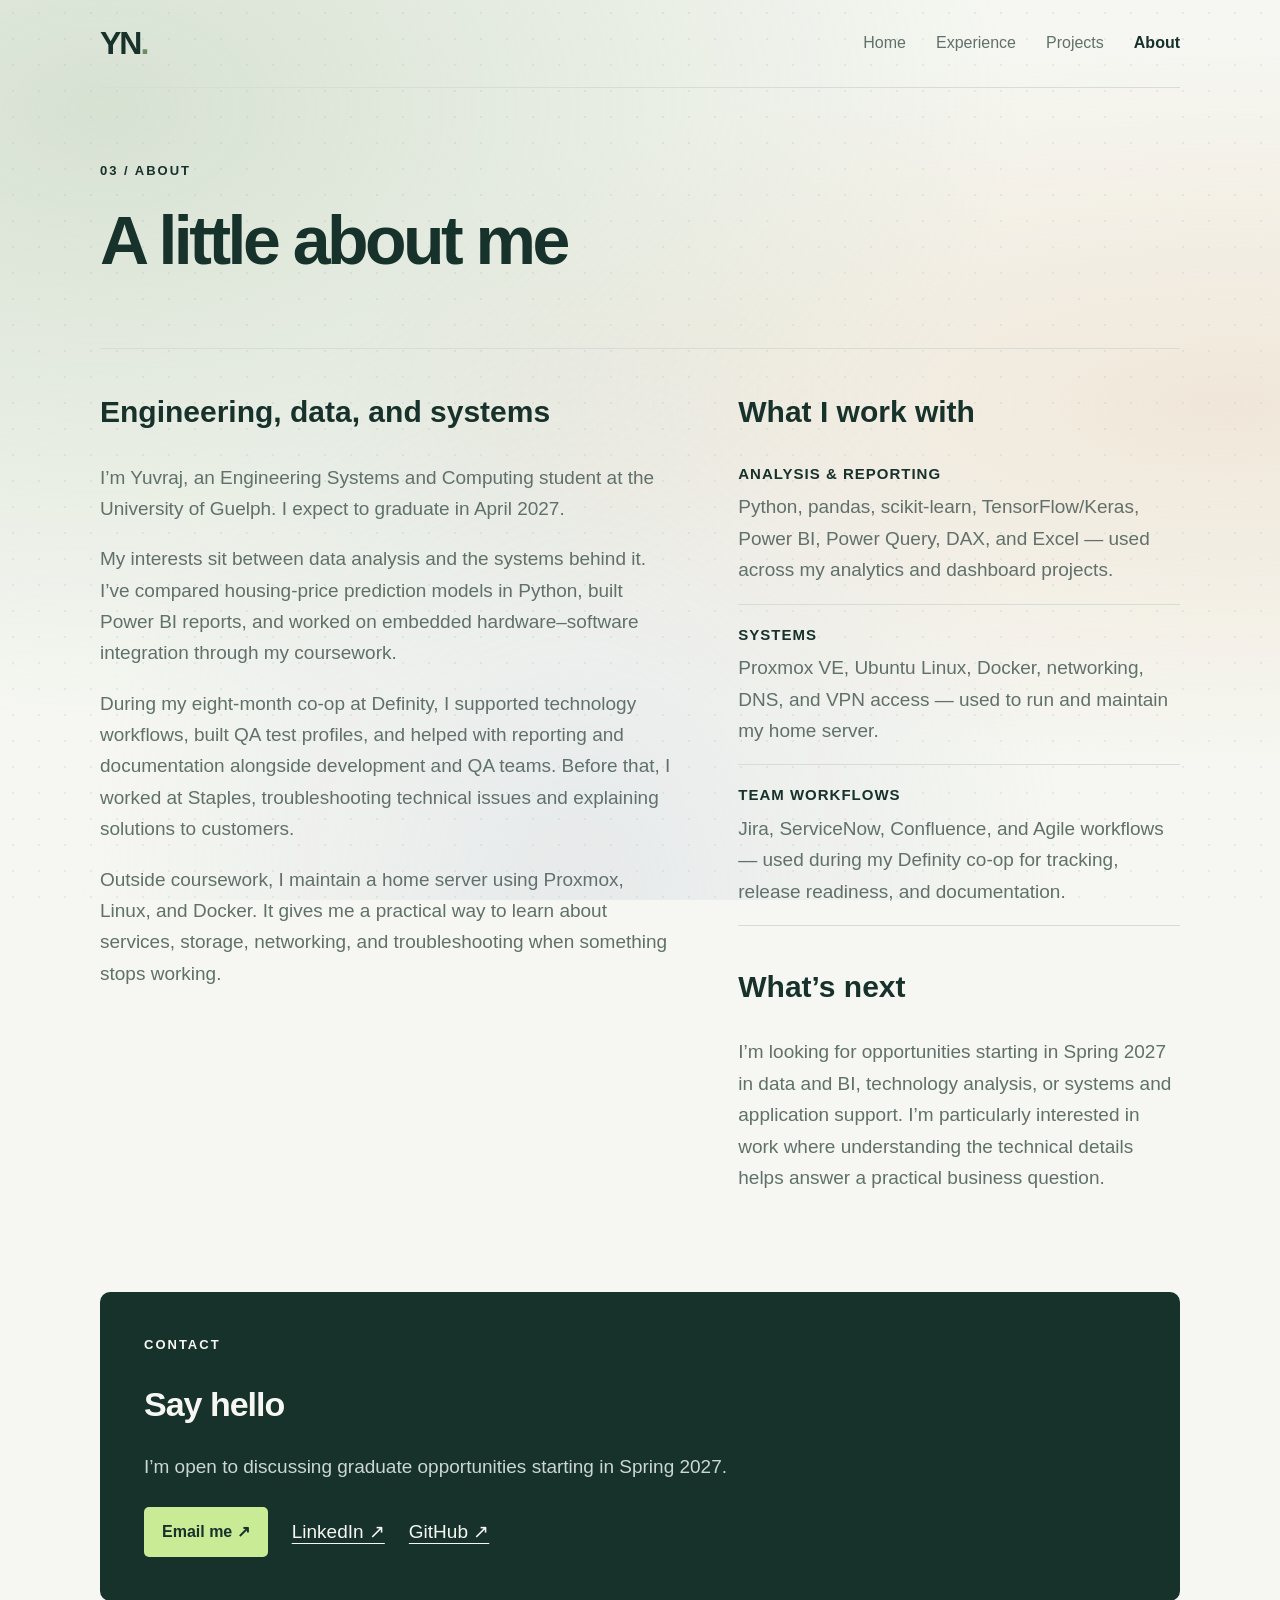
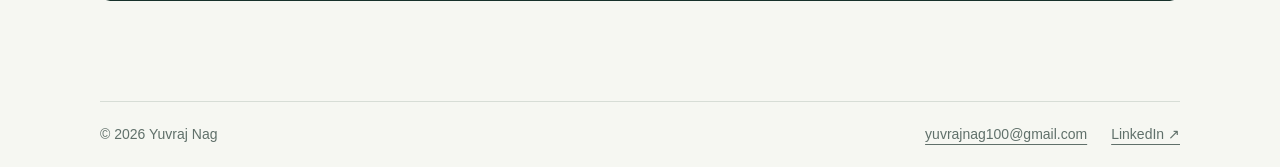
==== about.html @ 5edb72cf "Add portfolio files" ====
<!doctype html>
<html lang="en"><head><meta charset="utf-8"><meta name="viewport" content="width=device-width,initial-scale=1"><meta name="description" content="About Yuvraj Nag — Engineering Systems and Computing student with experience across analytics, business intelligence, technology operations, infrastructure, and engineering systems."><title>About | Yuvraj Nag</title><link rel="stylesheet" href="./styles.css"></head>
<body><a class="skip" href="#main">Skip to content</a><header class="site-header wrap"><a class="brand" href="./index.html" aria-label="Yuvraj Nag home">YN<span>.</span></a><nav aria-label="Main navigation"><a href="./index.html">Home</a><a href="./experience.html">Experience</a><a href="./projects.html">Projects</a><a class="active" href="./about.html" aria-current="page">About</a></nav></header>
<main id="main" class="wrap page-main"><header class="page-heading"><p class="eyebrow">03 / ABOUT</p><h1>A little about me</h1></header>
<section class="about-grid about-story"><div><h2>Engineering, data, and systems</h2><p>I’m Yuvraj, an Engineering Systems and Computing student at the University of Guelph. I expect to graduate in April 2027.</p><p>My interests sit between data analysis and the systems behind it. I’ve compared housing-price prediction models in Python, built Power BI reports, and worked on embedded hardware–software integration through my coursework.</p><p>During my eight-month co-op at Definity, I supported technology workflows, built QA test profiles, and helped with reporting and documentation alongside development and QA teams. Before that, I worked at Staples, troubleshooting technical issues and explaining solutions to customers.</p><p>Outside coursework, I maintain a home server using Proxmox, Linux, and Docker. It gives me a practical way to learn about services, storage, networking, and troubleshooting when something stops working.</p></div><div><h2>What I work with</h2><div class="skill-groups"><div><h3>Analysis &amp; reporting</h3><p>Python, pandas, scikit-learn, TensorFlow/Keras, Power BI, Power Query, DAX, and Excel — used across my analytics and dashboard projects.</p></div><div><h3>Systems</h3><p>Proxmox VE, Ubuntu Linux, Docker, networking, DNS, and VPN access — used to run and maintain my home server.</p></div><div><h3>Team workflows</h3><p>Jira, ServiceNow, Confluence, and Agile workflows — used during my Definity co-op for tracking, release readiness, and documentation.</p></div></div><h2>What’s next</h2><p>I’m looking for opportunities starting in Spring 2027 in data and BI, technology analysis, or systems and application support. I’m particularly interested in work where understanding the technical details helps answer a practical business question.</p></div></section>
<section class="contact-panel"><p class="eyebrow">CONTACT</p><h2>Say hello</h2><p>I’m open to discussing graduate opportunities starting in Spring 2027.</p><div class="contact-links"><a class="button" href="mailto:yuvrajnag100@gmail.com">Email me ↗</a><a href="https://www.linkedin.com/in/yuvraj-nag-0785a8213/">LinkedIn ↗</a><a href="https://github.com/uvstar3445">GitHub ↗</a></div></section>
</main><footer class="site-footer wrap"><span>© 2026 Yuvraj Nag</span><div class="footer-contact"><a href="mailto:yuvrajnag100@gmail.com">yuvrajnag100@gmail.com</a><a href="https://www.linkedin.com/in/yuvraj-nag-0785a8213/">LinkedIn <span aria-hidden="true">↗</span></a></div></footer></body></html>
---- styles.css ----
:root{--paper:#f6f7f2;--ink:#17312b;--muted:#60706a;--line:#d7ddd6;--accent:#6e8b62;--max:1080px}*{box-sizing:border-box}html{scroll-behavior:smooth}body{margin:0;background:var(--paper);color:var(--ink);font-family:Arial,Helvetica,sans-serif;font-size:19px;line-height:1.65}a{color:inherit;text-underline-offset:5px}.wrap{width:min(100% - 48px,var(--max));margin-inline:auto}.skip{position:absolute;top:-100px;left:16px;background:#fff;padding:10px;z-index:10}.skip:focus{top:12px}:focus-visible{outline:3px solid #75965f;outline-offset:4px}.site-header{height:88px;display:flex;align-items:center;justify-content:space-between;border-bottom:1px solid var(--line)}.brand{font-size:32px;font-weight:800;letter-spacing:-2px;text-decoration:none}.brand span{color:var(--accent)}nav{display:flex;gap:30px;font-size:16px}nav a{text-decoration:none;color:var(--muted)}nav a:hover,nav a.active{color:var(--ink)}nav a.active{font-weight:700}.eyebrow{font-size:13px;line-height:1.4;font-weight:700;letter-spacing:2px;margin:0 0 22px}.home-main{min-height:calc(100vh - 154px);display:grid;grid-template-columns:minmax(0,1.2fr) minmax(0,1fr);gap:64px;align-items:center;padding-top:70px;padding-bottom:70px}.home-intro h1,.page-heading h1{font-size:clamp(44px,6vw,72px);line-height:1.02;letter-spacing:-3.5px;margin:0 0 28px}.lead{max-width:590px;font-size:21px;color:var(--muted)}.availability{font-size:15px;color:var(--muted);margin-top:34px}.availability span{color:var(--accent);margin-right:5px}.home-links{border-top:1px solid var(--line)}.home-link{display:grid;grid-template-columns:34px 1fr auto;gap:18px;align-items:center;padding:26px 4px;border-bottom:1px solid var(--line);text-decoration:none;transition:padding .18s ease,background .18s ease}.home-link:hover{padding-left:14px;background:rgba(255,255,255,.45)}.home-link strong{display:block;font-size:30px;letter-spacing:-.5px}.link-number{display:block;color:var(--muted);font-size:14px}.arrow{font-size:20px}.site-footer{min-height:66px;display:flex;align-items:center;justify-content:space-between;border-top:1px solid var(--line);font-size:14px;color:var(--muted)}.page-main{padding-top:74px;padding-bottom:100px}.page-heading{max-width:760px;margin-bottom:70px}.page-heading>p:not(.eyebrow){color:var(--muted);font-size:21px;max-width:680px}.page-heading h1{font-size:clamp(46px,5.5vw,68px)}.project-list,.timeline{border-top:1px solid var(--line)}.project-row{display:grid;grid-template-columns:260px minmax(0,1fr);gap:55px;padding:38px 0;border-bottom:1px solid var(--line)}.project-meta{display:flex;flex-direction:column;align-items:flex-start;gap:14px}.tag{font-size:12px;font-weight:700;letter-spacing:1px;border:1px solid #bdc8bb;padding:4px 7px;border-radius:3px}.date{font-size:14px;color:var(--muted)}.project-copy{max-width:690px}.project-copy h2,.job h2{font-size:32px;line-height:1.2;letter-spacing:-.8px;margin:0 0 5px}.subtitle{font-size:15px;color:var(--muted);margin:0 0 16px}.project-copy>p:not(.subtitle):not(.tools),.job>div:last-child{color:var(--muted)}.tools{font-size:14px;color:#496447;margin-top:22px}.metrics{display:flex;gap:55px;margin:25px 0}.metrics strong{display:block;font-size:30px;line-height:1.2}.metrics span{display:block;font-size:13px;color:var(--muted)}details{border-top:1px solid var(--line);padding-top:14px;margin-top:22px}summary{display:flex;justify-content:space-between;cursor:pointer;list-style:none;font-size:15px;font-weight:700}summary::-webkit-details-marker{display:none}details[open] summary span{transform:rotate(45deg)}.detail{padding-top:8px;color:var(--muted);font-size:17px}.detail h3{font-size:16px;color:var(--ink);margin:18px 0 4px}.job{display:grid;grid-template-columns:1fr 1.5fr;gap:70px;padding:38px 0;border-bottom:1px solid var(--line)}.job p{margin-top:0}.job ul{padding-left:18px;margin-top:0}.job li{margin-bottom:10px}.about-grid{display:grid;grid-template-columns:1fr 1fr;gap:80px;padding:38px 0 80px;border-top:1px solid var(--line)}.about-grid h2{font-size:30px;margin-top:0}.about-grid p{color:var(--muted)}.skill-groups>div{padding:0 0 18px;margin-bottom:18px;border-bottom:1px solid var(--line)}.skill-groups h3{font-size:15px;text-transform:uppercase;letter-spacing:1px;margin:0 0 5px}.skill-groups p{margin:0}.contact-panel{background:var(--ink);color:var(--paper);padding:44px;border-radius:10px}.contact-panel h2{font-size:34px;letter-spacing:-1px;margin:0 0 8px}.contact-panel>p:not(.eyebrow){color:#cbd7d1}.contact-links{display:flex;align-items:center;gap:24px;margin-top:24px}.button{display:inline-block;background:#c9eb96;color:var(--ink);font-size:16px;font-weight:700;text-decoration:none;padding:12px 18px;border-radius:5px}
@media(max-width:900px){.wrap{width:min(100% - 36px,var(--max))}.site-header{min-height:88px;height:auto;gap:16px;flex-wrap:wrap;padding-block:16px}nav{gap:17px;font-size:15px}.home-main{grid-template-columns:1fr;gap:52px;align-content:center;padding-top:52px;padding-bottom:60px}.home-intro h1,.page-heading h1{font-size:45px;letter-spacing:-2.3px}.lead{font-size:19px}.page-main{padding-top:52px;padding-bottom:70px}.page-heading{margin-bottom:46px}.project-row,.job,.about-grid{grid-template-columns:1fr;gap:22px}.project-row,.job{padding:30px 0}.project-meta{flex-direction:row;flex-wrap:wrap;justify-content:space-between;align-items:center}.about-grid{gap:35px;padding-bottom:55px}.contact-panel{padding:30px}.site-footer{flex-wrap:wrap;gap:12px;padding-top:20px;padding-bottom:20px}}
@media(max-width:430px){nav{gap:14px;font-size:15px;flex-wrap:wrap}.brand{font-size:28px}.home-intro h1,.page-heading h1{font-size:39px}.home-link{grid-template-columns:26px 1fr auto;gap:11px}.home-link strong{font-size:26px}.contact-links{align-items:flex-start;flex-direction:column}.metrics{gap:30px;flex-wrap:wrap}}@media(prefers-reduced-motion:reduce){html{scroll-behavior:auto}.home-link{transition:none}}

/* Short introduction and readable text at every screen size. */
.home-intro h1{font-size:clamp(48px,5.7vw,72px);letter-spacing:-2.5px;line-height:1.08;overflow-wrap:normal}
.intro-label{font-size:22px;font-weight:600;letter-spacing:-.3px;margin:32px 0 10px}
.home-intro .lead{margin-top:0}
.home-link{padding-block:30px}
.home-link>span:nth-child(2){min-width:0}

.site-footer{gap:16px;flex-wrap:wrap;padding-block:20px}
.site-footer a{overflow-wrap:anywhere}
.project-copy,.job>div,.about-grid>div{min-width:0}
.project-copy h2,.job h2{overflow-wrap:anywhere}
.page-heading h1{line-height:1.12}
@media(max-width:430px){.home-intro h1{font-size:48px;letter-spacing:-2px}.home-main{gap:40px}.lead{font-size:20px}.page-heading h1{font-size:42px}.home-link strong{font-size:28px}.project-copy h2,.job h2{font-size:28px}}

/* A quiet wash of colour with a light dotted texture. No image downloads. */
body{
  isolation:isolate;
  background-color:var(--paper);
}
body::before{
  content:"";
  position:fixed;
  inset:0;
  z-index:-1;
  pointer-events:none;
  background:
    radial-gradient(ellipse at 8% 12%,rgba(155,185,151,.34),transparent 55%),
    radial-gradient(ellipse at 96% 45%,rgba(228,195,160,.30),transparent 52%),
    radial-gradient(ellipse at 45% 100%,rgba(181,192,212,.23),transparent 50%),
    radial-gradient(circle,rgba(58,86,65,.09) .7px,transparent .9px);
  background-size:auto,auto,auto,26px 26px;
}
.home-links{border-top-color:rgba(74,103,78,.23)}
.home-link{
  grid-template-columns:62px minmax(0,1fr) auto;
  gap:20px;
  padding:32px 12px;
  border-bottom-color:rgba(74,103,78,.23);
  transition:background .18s ease;
}
.home-link:hover,.home-link:focus-visible{
  padding-left:12px;
  background:rgba(255,255,255,.48);
}
.link-number{
  font-size:44px;
  font-weight:400;
  font-variant-numeric:tabular-nums;
  line-height:1;
  letter-spacing:-2px;
  color:#647b63;
}
.home-link .arrow{font-size:26px;color:#647b63}
@media(max-width:430px){
  .home-link{grid-template-columns:44px minmax(0,1fr) auto;gap:12px;padding:28px 4px}
  .home-link:hover,.home-link:focus-visible{padding-left:4px}
  .link-number{font-size:34px;letter-spacing:-1.5px}
  .home-link .arrow{font-size:23px}
}
@media(prefers-reduced-motion:reduce){.home-link{transition:none}}
@media print{body::before{display:none}}

/* Small, responsive interactions; all movement is opt-in to motion preferences. */
.home-link{position:relative;border-radius:8px}
.brand,nav a,.contact-links>a,.site-footer a{display:inline-block}
summary{border-radius:4px}
@media(prefers-reduced-motion:no-preference){
  .home-link,.button{
    transition:transform 380ms cubic-bezier(.2,1.65,.4,1),
      box-shadow 240ms ease,background 180ms ease;
  }
  .brand,nav a,.contact-links>a:not(.button),.site-footer a,summary{
    transition:transform 300ms cubic-bezier(.2,1.6,.4,1),color 180ms ease;
  }
  .home-link .link-number,.home-link .arrow{
    transition:transform 420ms cubic-bezier(.2,1.7,.4,1);
  }
  summary span{
    display:inline-block;
    transition:transform 350ms cubic-bezier(.2,1.6,.4,1);
  }
  .home-link:focus-visible,.button:focus-visible{
    transform:translateY(-3px);
    box-shadow:0 10px 24px rgba(23,49,43,.10);
  }
  @media(hover:hover) and (pointer:fine){
    .home-link:hover{
      transform:translateY(-4px);
      box-shadow:0 12px 28px rgba(23,49,43,.10);
      z-index:1;
    }
    .home-link:hover .link-number{transform:translateY(-2px) rotate(-5deg)}
    .home-link:hover .arrow{transform:translate(3px,-3px)}
    .button:hover{
      transform:translateY(-3px) scale(1.025);
      box-shadow:0 8px 20px rgba(23,49,43,.15);
    }
    .brand:hover{transform:rotate(-5deg) scale(1.06)}
    nav a:hover,.contact-links>a:not(.button):hover,.site-footer a:hover{
      transform:translateY(-2px);
    }
    summary:hover{transform:translateX(3px)}
  }
  /* Press feedback also works on touchscreens, without delaying navigation. */
  .home-link:active,.button:active{
    transform:translateY(1px) scale(.98);
    box-shadow:0 2px 6px rgba(23,49,43,.08);
    transition-duration:80ms;
    transition-timing-function:ease-out;
  }
  .brand:active,nav a:active,.contact-links>a:not(.button):active,.site-footer a:active,summary:active{
    transform:scale(.97);
    transition-duration:80ms;
  }
  .home-link:active .link-number,.home-link:active .arrow{transform:none}
  details[open] .detail{animation:detail-reveal 320ms cubic-bezier(.2,1.25,.4,1)}
  @keyframes detail-reveal{
    from{opacity:0;transform:translateY(-5px)}
    to{opacity:1;transform:translateY(0)}
  }
}

/* Project overview and individual project pages. */
.project-main{padding-bottom:80px}
.project-switcher{position:sticky;top:0;z-index:4;display:flex;flex-wrap:wrap;gap:8px;padding:18px 0;background:rgba(246,247,242,.97);border-bottom:1px solid var(--line)}
.project-switcher a{padding:9px 14px;border-radius:24px;font-size:15px;color:var(--ink);white-space:nowrap;text-decoration:none}
.project-switcher a:hover{background:#e3e9de}
.project-switcher a[aria-current="page"]{background:var(--ink);color:var(--paper);font-weight:600}
.project-overview-heading{padding:54px 0 34px;max-width:850px}
.project-overview-heading h1{font-size:clamp(38px,5vw,64px);line-height:1.12;letter-spacing:-2px;margin:0 0 20px}
.project-overview-heading>p:last-child{color:var(--muted);font-size:21px;margin:0}
.project-gallery{display:grid;grid-template-columns:repeat(2,minmax(0,1fr));gap:20px}
.theme-0{--project-tint:#e7eddd;--project-accent:#53704c}
.theme-1{--project-tint:#f2e9d7;--project-accent:#7d6135}
.theme-2{--project-tint:#e0eae9;--project-accent:#3d6d66}
.theme-3{--project-tint:#e8e4ef;--project-accent:#6e5a83}
.theme-4{--project-tint:#e0eaf0;--project-accent:#416c82}
.project-tile{display:flex;flex-direction:column;min-width:0;padding:26px;border:1px solid rgba(65,89,73,.17);border-radius:16px;background:linear-gradient(145deg,var(--project-tint),rgba(255,255,255,.76));text-decoration:none;color:var(--ink)}
.tile-top{display:flex;align-items:center;gap:16px;margin-bottom:25px}
.tile-number{font-size:38px;line-height:1;letter-spacing:-1.5px;color:var(--project-accent)}
.tile-category{font-size:14px;line-height:1.4}
.tile-arrow{margin-left:auto;font-size:26px;color:var(--project-accent)}
.project-tile h2{font-size:28px;line-height:1.2;letter-spacing:-.7px;margin:0}
.project-tile>p{font-size:18px;color:var(--muted);line-height:1.6;margin:16px 0 26px}
.tile-bottom{display:flex;flex-wrap:wrap;align-items:center;justify-content:space-between;gap:12px;margin-top:auto;padding-top:18px;border-top:1px solid rgba(65,89,73,.17);font-size:14px}
.tile-open{font-weight:600;white-space:nowrap}
.case-heading{padding:48px 0 36px}
.case-meta{display:flex;flex-wrap:wrap;justify-content:space-between;gap:12px;font-size:15px;color:var(--muted);margin-bottom:26px}
.case-heading h1{max-width:950px;font-size:clamp(34px,4.7vw,58px);line-height:1.13;letter-spacing:-1.8px;margin:0 0 15px}
.case-subtitle{font-size:17px;color:var(--project-accent);margin:0 0 20px}
.case-lead{font-size:22px;max-width:800px;color:var(--muted);line-height:1.6}
.project-chips{list-style:none;display:flex;flex-wrap:wrap;gap:8px;padding:0;margin:24px 0 0}
.project-chips li{font-size:14px;background:var(--project-tint);border-radius:6px;padding:6px 12px;color:var(--ink)}
.case-layout{display:grid;grid-template-columns:minmax(0,1.3fr) minmax(0,1fr);gap:48px;align-items:start;border-top:1px solid var(--line);padding-top:34px}
.case-story h2,.case-result h2,.case-takeaway h2{font-size:24px;letter-spacing:-.4px;margin:0 0 12px}
.case-story p,.case-story li,.case-result>p:not(.result-highlight):not(.eyebrow),.case-takeaway p{color:var(--muted)}
.case-story p{margin:0 0 32px}.case-story ul{padding-left:22px;margin:0}.case-story li{padding-left:3px;margin-bottom:14px}
.case-result{background:var(--project-tint);border-radius:16px;padding:28px;border:1px solid rgba(65,89,73,.12)}
.result-highlight{font-size:clamp(26px,3vw,38px);line-height:1.2;letter-spacing:-1px;margin:0 0 12px;color:var(--ink);font-weight:600}
.result-caption{font-size:15px;margin:0}.result-divider{border-top:1px solid rgba(65,89,73,.2);margin:26px 0}
.case-result>p:last-child{font-size:17px;margin-bottom:0}
.case-takeaway{margin-top:40px;border-left:3px solid var(--project-accent);padding:4px 0 4px 24px;max-width:850px}.case-takeaway p{margin:0}
.project-pagination{display:grid;grid-template-columns:repeat(2,minmax(0,1fr));gap:24px;border-top:1px solid var(--line);padding-top:24px;margin-top:50px}
.project-pagination a{display:flex;flex-direction:column;gap:8px;padding:14px;border-radius:8px;text-decoration:none;min-width:0}
.project-pagination a:last-child{text-align:right}.project-pagination span{font-size:14px;color:var(--muted)}.project-pagination strong{font-size:18px;line-height:1.4;font-weight:500}.project-pagination a:hover{background:rgba(255,255,255,.5)}
@media(max-width:700px){.project-gallery,.case-layout{grid-template-columns:1fr}.case-layout{gap:28px}.project-switcher{gap:4px;padding:12px 0}.project-switcher a{font-size:14px;padding:7px 10px}.project-overview-heading{padding-top:34px}.case-heading{padding-top:32px}.case-heading h1{letter-spacing:-1px}.case-lead{font-size:20px}.case-result{padding:24px}.project-pagination{gap:8px}.project-pagination a{padding:8px}.project-pagination strong{font-size:16px}}
@media(prefers-reduced-motion:no-preference){
 .project-tile,.project-pagination a{transition:transform 350ms cubic-bezier(.2,1.4,.4,1),box-shadow 200ms ease}
 .tile-arrow{transition:transform 350ms cubic-bezier(.2,1.4,.4,1)}
 @media(hover:hover) and (pointer:fine){.project-tile:hover{transform:translateY(-4px);box-shadow:0 12px 28px rgba(23,49,43,.10)}.project-tile:hover .tile-arrow{transform:translate(3px,-3px)}}
 .project-tile:active{transform:scale(.985)}
 @view-transition{navigation:auto}
 ::view-transition-old(root){animation:project-fade-out 120ms ease both}
 ::view-transition-new(root){animation:project-fade-in 180ms ease both}
 @keyframes project-fade-out{to{opacity:0}}
 @keyframes project-fade-in{from{opacity:0;transform:translateY(4px)}to{opacity:1;transform:none}}
}
@media print{.project-switcher,.project-pagination{display:none}}

/* Figures extracted from the Design III report at their original resolution. */
.rover-models{padding:0 0 38px}
.rover-section-heading h2{font-size:28px;letter-spacing:-.5px;margin:0 0 8px}
.rover-section-heading>p{color:var(--muted);margin:0 0 22px;font-size:18px}
.rover-image-grid{display:grid;grid-template-columns:repeat(2,minmax(0,1fr));gap:24px}
.rover-image-grid figure{margin:0;min-width:0;border:1px solid var(--line);border-radius:12px;overflow:hidden;background:rgba(255,255,255,.65)}
.rover-image-grid figure>a{display:flex;justify-content:center;background:#edf0f3}
.rover-image-grid img{display:block;width:100%;max-width:479px;height:auto;object-fit:contain}
.rover-image-grid figcaption{padding:16px 20px;font-size:15px}
.rover-image-grid figcaption strong,.rover-image-grid figcaption span{display:block}
.rover-image-grid figcaption span{color:var(--muted);margin-top:4px}
.rover-tile-image{display:block;width:100%;max-width:479px;height:auto;margin:0 auto 22px;border-radius:8px}
.rover-source-note{margin-top:34px;padding-top:24px;border-top:1px solid var(--line)}
.rover-source-note h2{font-size:22px;margin:0 0 8px}
.rover-source-note>p{color:var(--muted);font-size:17px}
.rover-source-note .rover-source{font-size:14px;max-width:880px}
@media(max-width:700px){.rover-image-grid{grid-template-columns:1fr}.rover-section-heading h2{font-size:25px}}

/* Report-backed housing results and original appendix figures. */
.housing-results,.housing-figures,.housing-scope{margin-top:40px;padding-top:28px;border-top:1px solid var(--line)}
.housing-results h2,.housing-figures h2,.housing-scope h2{font-size:26px;letter-spacing:-.5px;margin:0 0 20px}
.housing-table-wrap{overflow-x:auto;border:1px solid var(--line);border-radius:12px;background:rgba(255,255,255,.65)}
.housing-table-wrap table{border-collapse:collapse;width:100%;font-size:16px}
.housing-table-wrap caption{text-align:left;padding:18px;color:var(--muted);font-size:14px}
.housing-table-wrap th,.housing-table-wrap td{padding:16px;text-align:right;border-top:1px solid var(--line);white-space:nowrap}
.housing-table-wrap th:first-child{text-align:left;white-space:normal;min-width:180px}
.housing-table-wrap thead{background:#edf1e7}.housing-table-wrap tbody th{font-weight:500}
.housing-ann-row{background:#e3ebd8}
.housing-note{font-size:14px;color:var(--muted)}
.housing-figures figure{margin:0 0 26px;padding:20px;background:rgba(255,255,255,.78);border:1px solid var(--line);border-radius:12px}
.housing-figures figure>a{display:block;max-width:798px;margin:auto}
.housing-figures img{display:block;width:100%;height:auto}
.housing-figures figcaption{max-width:798px;margin:18px auto 0;font-size:16px}
.housing-figures figcaption strong,.housing-figures figcaption span{display:block}
.housing-figures figcaption span{color:var(--muted);margin-top:6px}
.housing-tile-image{display:block;width:100%;height:auto;border-radius:8px;margin:0 0 22px}
.housing-scope>p{color:var(--muted)}
@media(max-width:700px){.housing-figures figure{padding:12px}.housing-table-wrap th,.housing-table-wrap td{padding:12px}.housing-results h2,.housing-figures h2,.housing-scope h2{font-size:24px}}

/* Experience: a shared card layout with a distinct identity for each role. */
.experience-jump{display:flex;flex-wrap:wrap;gap:12px;margin:-30px 0 32px}
.experience-jump a{display:inline-flex;align-items:center;gap:10px;padding:11px 17px;border:1px solid var(--line);border-radius:28px;background:rgba(255,255,255,.58);font-size:16px;color:var(--ink);text-decoration:none}
.experience-jump a>span:not(.experience-jump-dot){font-size:14px;color:var(--muted)}
.experience-jump-dot{width:8px;height:8px;border-radius:50%;background:#647b63;flex-shrink:0}
.experience-jump a:last-child .experience-jump-dot{background:#94754a}
.experience-jump a:hover{background:#edf1e7}
.experience-stack{display:grid;gap:32px}
.experience-definity{--role-tint:#e7eddd;--role-accent:#53704c}
.experience-staples{--role-tint:#f2e9d7;--role-accent:#7d6135}
.experience-card{display:grid;grid-template-columns:minmax(0,1fr) minmax(0,1.5fr);border:1px solid rgba(65,89,73,.18);border-radius:18px;background:rgba(255,255,255,.7);box-shadow:0 6px 22px rgba(23,49,43,.025);scroll-margin-top:24px}
.experience-identity{padding:32px;background:linear-gradient(155deg,var(--role-tint),rgba(255,255,255,.24));border-radius:17px 0 0 17px;border-right:1px solid rgba(65,89,73,.13);min-width:0}
.experience-card-top{display:flex;align-items:center;gap:18px;margin-bottom:32px}
.experience-number{font-size:42px;line-height:1;letter-spacing:-1.5px;font-variant-numeric:tabular-nums;color:var(--role-accent)}
.experience-sector{font-size:14px;color:var(--role-accent);line-height:1.4}
.experience-identity h2{font-size:38px;letter-spacing:-1px;line-height:1.15;margin:0 0 24px}
.experience-identity h2 span{display:block;font-size:17px;font-weight:400;letter-spacing:0;margin-top:7px}
.experience-role{font-size:22px;font-weight:600;line-height:1.4;margin:0 0 18px}
.experience-role>span{font-weight:400;white-space:nowrap}
.experience-period{display:flex;flex-wrap:wrap;gap:5px;font-size:15px;color:var(--muted);margin:0 0 24px}
.experience-context{font-size:17px;line-height:1.65;color:var(--muted)}
.experience-tools{border-top:1px solid rgba(65,89,73,.18);padding-top:22px;margin-top:28px}
.experience-tools h3{font-size:14px;font-weight:600;margin:0 0 12px}
.experience-tools ul{display:flex;flex-wrap:wrap;gap:8px;list-style:none;padding:0;margin:0}
.experience-tools li{padding:5px 10px;background:rgba(255,255,255,.65);border:1px solid rgba(65,89,73,.12);border-radius:6px;font-size:14px;line-height:1.5}
.experience-work{padding:34px;min-width:0}
.experience-work>h3{font-size:22px;letter-spacing:-.4px;margin:0 0 26px}
.experience-responsibilities{list-style:none;padding:0;margin:0}
.experience-responsibilities>li{position:relative;padding:0 0 22px 24px;margin-bottom:22px;border-bottom:1px solid var(--line)}
.experience-responsibilities>li::before{content:"";position:absolute;left:0;top:9px;width:7px;height:7px;border-radius:50%;background:var(--role-accent)}
.experience-responsibilities>li:last-child{padding-bottom:0;margin-bottom:0;border-bottom:0}
.experience-responsibilities h4{font-size:18px;font-weight:600;margin:0 0 8px;line-height:1.4}
.experience-responsibilities p{font-size:18px;color:var(--muted);margin:0;line-height:1.65}
@media(max-width:800px){
 .experience-card{grid-template-columns:1fr}
 .experience-identity{border-right:0;border-bottom:1px solid rgba(65,89,73,.13);border-radius:17px 17px 0 0}
 .experience-card-top{margin-bottom:24px}
}
@media(max-width:480px){
 .experience-identity,.experience-work{padding:24px}
 .experience-identity h2{font-size:34px}
 .experience-role{font-size:21px}
 .experience-jump{gap:8px;margin-top:-20px}
 .experience-jump a{padding:10px 13px;gap:8px}
}
@media(prefers-reduced-motion:no-preference){
 .experience-jump a{transition:transform 320ms cubic-bezier(.2,1.5,.4,1),background 180ms ease}
 @media(hover:hover) and (pointer:fine){.experience-jump a:hover{transform:translateY(-3px)}}
 .experience-jump a:active{transform:scale(.97)}
}
@media print{.experience-jump{display:none}.experience-card{box-shadow:none;break-inside:avoid}}

/* Spacious project summaries and a single reading order for each role. */
.project-overview{max-width:1160px}
.project-overview .project-gallery{grid-template-columns:1fr;gap:32px}
.project-overview .project-tile{display:grid;grid-template-columns:1fr;padding:36px;gap:36px}
.project-overview .project-tile.has-preview{grid-template-columns:minmax(0,.9fr) minmax(0,1.2fr);align-items:center}
.tile-preview{min-width:0;padding:12px;background:rgba(255,255,255,.65);border:1px solid var(--line);border-radius:12px}
.tile-preview img{display:block;width:100%;height:auto;max-width:none;margin:0;border-radius:5px}
.tile-content{min-width:0}
.tile-content .tile-top{margin-bottom:24px}
.tile-content h2{font-size:32px}
.tile-content>p{font-size:19px;line-height:1.7;color:var(--muted);margin:18px 0 28px;max-width:65ch}
.tile-content .tile-bottom{gap:16px;line-height:1.6}
.bi-figure{margin:0 0 40px;border:1px solid var(--line);border-radius:14px;overflow:hidden;background:rgba(255,255,255,.8)}
.bi-figure>a{display:block;padding:12px}
.bi-figure img{display:block;width:100%;height:auto;border-radius:6px}
.bi-figure figcaption{padding:20px 24px;border-top:1px solid var(--line);font-size:16px;line-height:1.65}
.bi-figure figcaption strong,.bi-figure figcaption span{display:block}
.bi-figure figcaption span{color:var(--muted);margin-top:6px}
.bi-section{margin-top:48px}
.bi-section h2{font-size:28px;margin:0 0 14px;letter-spacing:-.5px}
.bi-section>p{max-width:75ch;margin:0 0 24px;color:var(--muted)}
.experience-stack{gap:40px}
.role-card{border:1px solid var(--line);border-radius:18px;overflow:hidden;background:rgba(255,255,255,.75);scroll-margin-top:24px}
.role-header{padding:32px 40px;background:linear-gradient(130deg,var(--role-tint),rgba(255,255,255,.25));border-bottom:1px solid var(--line)}
.role-company{font-size:18px;font-weight:600;color:var(--role-accent);margin:0 0 12px}
.role-header h2{font-size:clamp(26px,3vw,34px);line-height:1.3;letter-spacing:-.6px;max-width:26ch;margin:0 0 14px}
.role-header h2 span{font-size:.75em;font-weight:400;white-space:nowrap}
.role-period{font-size:16px;color:var(--muted);margin:0}
.role-body{padding:32px 40px 36px}
.role-body>h3{font-size:20px;margin:0 0 20px}
.role-duties{padding-left:22px;margin:0;max-width:75ch}
.role-duties li{padding-left:8px;font-size:19px;line-height:1.75;color:var(--muted);margin:0 0 18px}
.role-duties li:last-child{margin-bottom:0}
.role-duties li::marker{color:var(--role-accent)}
.role-body .experience-tools{margin-top:28px;padding-top:24px}
@media(max-width:760px){
 .project-overview .project-tile,.project-overview .project-tile.has-preview{grid-template-columns:1fr;padding:24px;gap:26px}
 .project-overview .project-gallery{gap:26px}
 .tile-content h2{font-size:28px}
 .role-header,.role-body{padding:26px}
 .bi-figure figcaption{padding:16px}
 .bi-figure>a{padding:6px}
}
@media print{.role-card{break-inside:avoid}}

/* A compact homepage preview, with controls separate from the project link. */
.home-main{min-height:0;row-gap:48px}
.home-social{margin:24px 0 0;font-size:17px}
.home-social a{font-weight:600}
.home-feature{grid-column:1 / -1;min-width:0;border-top:1px solid var(--line);padding-top:28px}
.feature-heading{display:flex;align-items:center;justify-content:space-between;gap:20px;margin-bottom:20px}
.feature-heading h2{font-size:23px;letter-spacing:-.4px;margin:0}
.feature-heading>a{font-size:15px;white-space:nowrap}
.feature-project{display:grid;grid-template-columns:minmax(0,1fr) 260px;gap:36px;align-items:center;padding:26px 30px;background:rgba(255,255,255,.5);border:1px solid var(--line);border-radius:12px;text-decoration:none;min-height:236px}
.feature-copy{min-width:0}
.feature-copy h3{font-size:28px;line-height:1.25;letter-spacing:-.5px;margin:0 0 12px}
.feature-copy>p:not(.feature-tools){font-size:18px;color:var(--muted);line-height:1.6;max-width:54ch;margin:0 0 14px}
.feature-tools{font-size:13px;color:var(--muted);margin:0 0 12px}
.feature-open{font-size:15px;font-weight:600}
.feature-project img{display:block;width:100%;height:164px;object-fit:contain;border-radius:6px;background:rgba(255,255,255,.5)}
.feature-controls{display:flex;align-items:center;justify-content:space-between;gap:18px;margin-top:14px}
.feature-controls[hidden],.feature-slide[hidden]{display:none}
.feature-selectors{display:flex;gap:8px}
.feature-controls button{font:inherit;font-size:14px;min-height:44px;border:1px solid var(--line);border-radius:6px;background:transparent;color:var(--muted);cursor:pointer;padding:8px 12px}
.feature-selectors button{min-width:44px}
.feature-selectors button[aria-pressed="true"]{background:var(--ink);color:var(--paper);border-color:var(--ink)}
.feature-controls button:hover{border-color:var(--ink)}
.about-story{grid-template-columns:minmax(0,1.3fr) minmax(0,1fr);gap:64px}
.about-story p{max-width:65ch}
.about-story .skill-groups{margin-bottom:36px}
.contact-links{flex-wrap:wrap}
@media(max-width:900px){
 .home-main{row-gap:38px}
 .about-story{grid-template-columns:1fr;gap:30px}
}
@media(max-width:600px){
 .feature-project{grid-template-columns:1fr;padding:22px;gap:18px;min-height:0}
 .feature-copy{min-height:225px}
 .feature-project img{height:150px}
 .feature-copy h3{font-size:26px}
 .site-header nav{gap:14px}
}
@media(prefers-reduced-motion:no-preference){
 .feature-project{transition:transform 300ms cubic-bezier(.2,1.4,.4,1),background 180ms ease}
 @media(hover:hover) and (pointer:fine){.feature-project:hover{transform:translateY(-3px);background:rgba(255,255,255,.8)}}
 .feature-project:active{transform:scale(.99)}
}

/* Overlap slides to crossfade without shifting the controls or page. */
.feature-slides{display:grid}
.feature-slide{grid-area:1 / 1;min-width:0;opacity:1;visibility:visible}
.feature-slide .feature-project{height:100%}
.feature-slide[hidden]{display:block;opacity:0;visibility:hidden;pointer-events:none}
@media(prefers-reduced-motion:no-preference){
 .feature-slide{transition:opacity 450ms ease-in-out,visibility 0s linear}
 .feature-slide[hidden]{transition:opacity 450ms ease-in-out,visibility 0s linear 450ms}
}

/* Embedded project: original evidence with readable technical context. */
.embedded-section{margin-top:46px;padding-top:30px;border-top:1px solid var(--line)}
.embedded-section>h2{font-size:28px;letter-spacing:-.5px;margin:0 0 20px}
.embedded-section h3{font-size:22px;line-height:1.35;margin:0 0 16px}
.embedded-section p,.embedded-steps,.embedded-source p{color:var(--muted)}
.embedded-section>p{max-width:78ch;margin:0 0 26px}
.embedded-evidence,.embedded-interface{display:grid;grid-template-columns:minmax(0,1fr) minmax(0,1fr);gap:36px;align-items:start}
.embedded-figure{margin:0;border:1px solid var(--line);border-radius:12px;overflow:hidden;background:rgba(255,255,255,.75);min-width:0}
.embedded-figure>a{display:block;padding:10px}
.embedded-figure img{display:block;width:100%;height:auto}
.embedded-terminal>a{background:#080808;padding:12px}
.embedded-terminal img{max-width:470px;margin:auto}
.embedded-figure figcaption{padding:18px 22px;font-size:15px;line-height:1.6;border-top:1px solid var(--line)}
.embedded-figure figcaption strong,.embedded-figure figcaption span{display:block}
.embedded-figure figcaption span{color:var(--muted);margin-top:6px}
.embedded-output{background:var(--project-tint);border-radius:10px;padding:20px}
.embedded-output>span{display:block;font-size:14px;margin-bottom:10px}
.embedded-output code{color:var(--ink);font-size:clamp(15px,2vw,21px)}
.embedded-note,.embedded-team-note{font-size:16px}
.embedded-table-wrap{overflow-x:auto;border:1px solid var(--line);border-radius:12px;margin-top:28px;background:rgba(255,255,255,.65)}
.embedded-table-wrap table{width:100%;border-collapse:collapse;font-size:16px}
.embedded-table-wrap caption{text-align:left;padding:18px;color:var(--muted);font-size:15px}
.embedded-table-wrap th,.embedded-table-wrap td{text-align:left;padding:16px 20px;border-top:1px solid var(--line)}
.embedded-table-wrap td code{white-space:nowrap}
.embedded-table-wrap thead{background:var(--project-tint)}
.embedded-steps{padding-left:24px;margin:28px 0 0}
.embedded-steps li{padding-left:8px;margin-bottom:16px}
.embedded-steps strong{color:var(--ink)}
.embedded-source{border-top:1px solid var(--line);padding-top:24px;margin-top:36px}
.embedded-source h2{font-size:21px;margin:0 0 12px}
.embedded-source p{font-size:15px;max-width:80ch}
@media(max-width:760px){
 .embedded-evidence,.embedded-interface{grid-template-columns:1fr;gap:26px}
 .embedded-terminal{max-width:494px;margin-inline:auto;width:100%}
 .embedded-table-wrap th,.embedded-table-wrap td{padding:12px}
 .embedded-section>h2{font-size:25px}
}

/* Shared contact footer and home server project. */
.site-footer{gap:20px;padding-block:20px}
.footer-contact{display:flex;flex-wrap:wrap;align-items:center;gap:12px 24px}
.footer-contact a{overflow-wrap:anywhere}
.server-architecture{margin-bottom:40px}
.server-architecture h2,.server-operations h2{font-size:28px;letter-spacing:-.5px;margin:0 0 14px}
.server-architecture>p,.server-operations>p{color:var(--muted);max-width:75ch;margin:0 0 24px}
.server-figure{margin:0;border:1px solid var(--line);border-radius:14px;overflow:hidden;background:rgba(255,255,255,.7)}
.server-figure>a{display:block;padding:20px;background:#f4f7fa}
.server-figure img{display:block;width:100%;height:auto;max-width:980px;margin:auto}
.server-figure figcaption{padding:20px 24px;font-size:16px;line-height:1.65;border-top:1px solid var(--line)}
.server-figure figcaption strong,.server-figure figcaption span{display:block}
.server-figure figcaption span{color:var(--muted);margin-top:6px}
.server-preview{background:#f4f7fa}
.server-operations{border-top:1px solid var(--line);padding-top:30px;margin-top:40px}
.server-operation-grid{display:grid;grid-template-columns:repeat(3,minmax(0,1fr));gap:28px}
.server-operation-grid>div{border-top:3px solid var(--project-accent);padding-top:18px}
.server-operation-grid h3{font-size:21px;line-height:1.35;margin:0 0 12px}
.server-operation-grid p{font-size:18px;color:var(--muted);margin:0}
@media(max-width:760px){.server-operation-grid{grid-template-columns:1fr;gap:24px}.server-figure>a{padding:10px}.server-figure figcaption{padding:16px}.server-architecture h2,.server-operations h2{font-size:25px}.site-footer{align-items:flex-start}}


/* Shared project-scope note: consistent across every case study. */
.project-scope{
  margin-top:40px;
  padding:24px 26px;
  border:1px solid rgba(65,89,73,.16);
  border-radius:12px;
  background:rgba(255,255,255,.46);
  max-width:900px;
}
.project-scope h2{
  font-size:21px;
  letter-spacing:-.3px;
  margin:0 0 9px;
}
.project-scope p{
  color:var(--muted);
  font-size:16px;
  line-height:1.65;
  margin:0;
  max-width:78ch;
}
@media(max-width:700px){
  .project-scope{padding:20px}
}
@media print{
  .project-scope{break-inside:avoid}
}
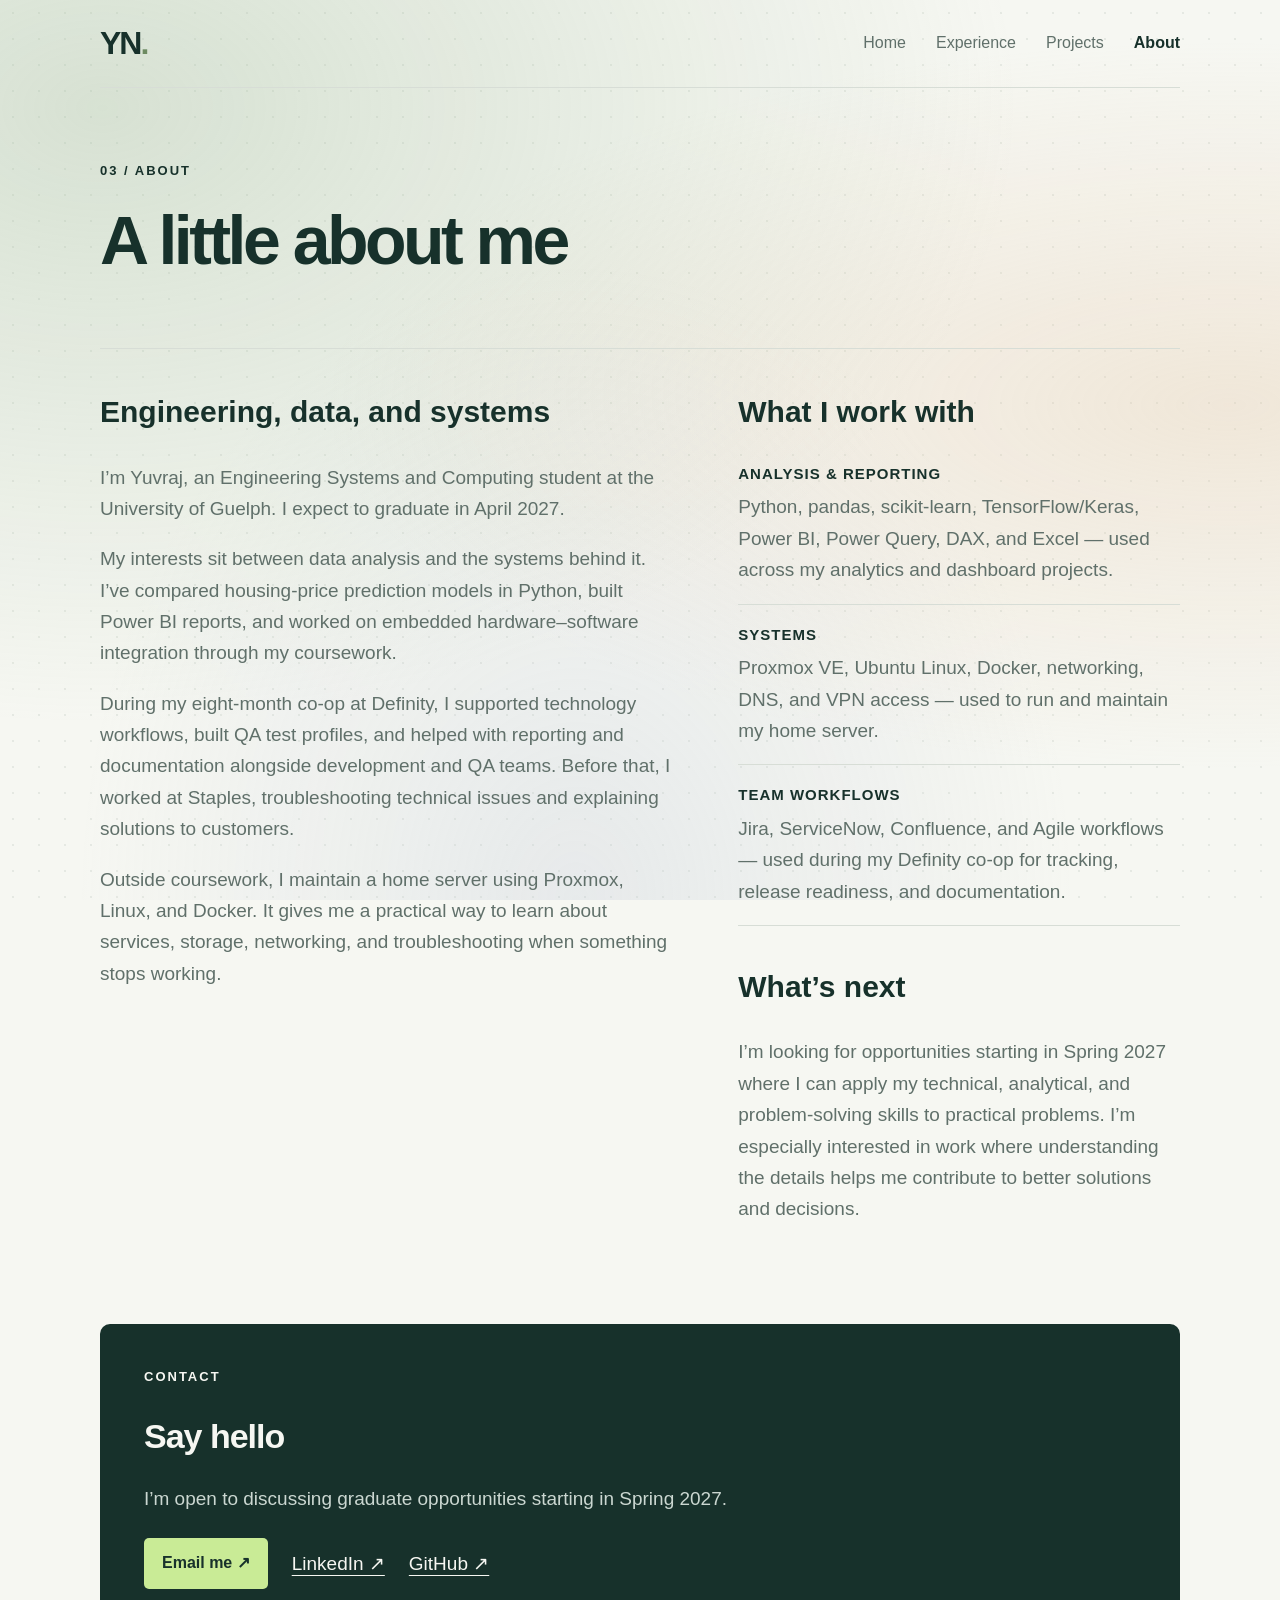
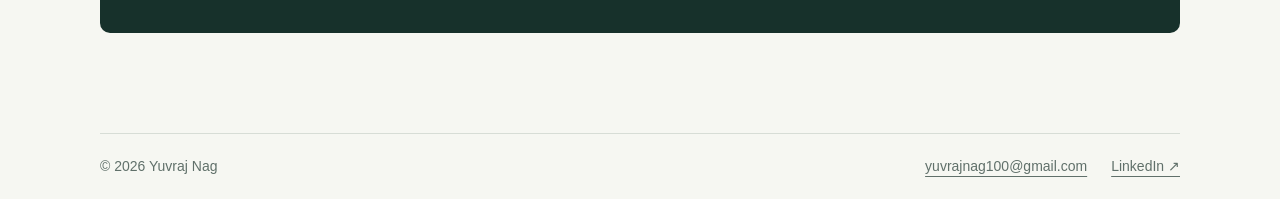
==== commit f07e9699: "Broaden About career interests" ====
--- a/about.html
+++ b/about.html
@@ -2,6 +2,6 @@
 <html lang="en"><head><meta charset="utf-8"><meta name="viewport" content="width=device-width,initial-scale=1"><meta name="description" content="About Yuvraj Nag — Engineering Systems and Computing student with experience across analytics, business intelligence, technology operations, infrastructure, and engineering systems."><title>About | Yuvraj Nag</title><link rel="stylesheet" href="./styles.css"></head>
 <body><a class="skip" href="#main">Skip to content</a><header class="site-header wrap"><a class="brand" href="./index.html" aria-label="Yuvraj Nag home">YN<span>.</span></a><nav aria-label="Main navigation"><a href="./index.html">Home</a><a href="./experience.html">Experience</a><a href="./projects.html">Projects</a><a class="active" href="./about.html" aria-current="page">About</a></nav></header>
 <main id="main" class="wrap page-main"><header class="page-heading"><p class="eyebrow">03 / ABOUT</p><h1>A little about me</h1></header>
-<section class="about-grid about-story"><div><h2>Engineering, data, and systems</h2><p>I’m Yuvraj, an Engineering Systems and Computing student at the University of Guelph. I expect to graduate in April 2027.</p><p>My interests sit between data analysis and the systems behind it. I’ve compared housing-price prediction models in Python, built Power BI reports, and worked on embedded hardware–software integration through my coursework.</p><p>During my eight-month co-op at Definity, I supported technology workflows, built QA test profiles, and helped with reporting and documentation alongside development and QA teams. Before that, I worked at Staples, troubleshooting technical issues and explaining solutions to customers.</p><p>Outside coursework, I maintain a home server using Proxmox, Linux, and Docker. It gives me a practical way to learn about services, storage, networking, and troubleshooting when something stops working.</p></div><div><h2>What I work with</h2><div class="skill-groups"><div><h3>Analysis &amp; reporting</h3><p>Python, pandas, scikit-learn, TensorFlow/Keras, Power BI, Power Query, DAX, and Excel — used across my analytics and dashboard projects.</p></div><div><h3>Systems</h3><p>Proxmox VE, Ubuntu Linux, Docker, networking, DNS, and VPN access — used to run and maintain my home server.</p></div><div><h3>Team workflows</h3><p>Jira, ServiceNow, Confluence, and Agile workflows — used during my Definity co-op for tracking, release readiness, and documentation.</p></div></div><h2>What’s next</h2><p>I’m looking for opportunities starting in Spring 2027 in data and BI, technology analysis, or systems and application support. I’m particularly interested in work where understanding the technical details helps answer a practical business question.</p></div></section>
+<section class="about-grid about-story"><div><h2>Engineering, data, and systems</h2><p>I’m Yuvraj, an Engineering Systems and Computing student at the University of Guelph. I expect to graduate in April 2027.</p><p>My interests sit between data analysis and the systems behind it. I’ve compared housing-price prediction models in Python, built Power BI reports, and worked on embedded hardware–software integration through my coursework.</p><p>During my eight-month co-op at Definity, I supported technology workflows, built QA test profiles, and helped with reporting and documentation alongside development and QA teams. Before that, I worked at Staples, troubleshooting technical issues and explaining solutions to customers.</p><p>Outside coursework, I maintain a home server using Proxmox, Linux, and Docker. It gives me a practical way to learn about services, storage, networking, and troubleshooting when something stops working.</p></div><div><h2>What I work with</h2><div class="skill-groups"><div><h3>Analysis &amp; reporting</h3><p>Python, pandas, scikit-learn, TensorFlow/Keras, Power BI, Power Query, DAX, and Excel — used across my analytics and dashboard projects.</p></div><div><h3>Systems</h3><p>Proxmox VE, Ubuntu Linux, Docker, networking, DNS, and VPN access — used to run and maintain my home server.</p></div><div><h3>Team workflows</h3><p>Jira, ServiceNow, Confluence, and Agile workflows — used during my Definity co-op for tracking, release readiness, and documentation.</p></div></div><h2>What’s next</h2><p>I’m looking for opportunities starting in Spring 2027 where I can apply my technical, analytical, and problem-solving skills to practical problems. I’m especially interested in work where understanding the details helps me contribute to better solutions and decisions.</p></div></section>
 <section class="contact-panel"><p class="eyebrow">CONTACT</p><h2>Say hello</h2><p>I’m open to discussing graduate opportunities starting in Spring 2027.</p><div class="contact-links"><a class="button" href="mailto:yuvrajnag100@gmail.com">Email me ↗</a><a href="https://www.linkedin.com/in/yuvraj-nag-0785a8213/">LinkedIn ↗</a><a href="https://github.com/uvstar3445">GitHub ↗</a></div></section>
 </main><footer class="site-footer wrap"><span>© 2026 Yuvraj Nag</span><div class="footer-contact"><a href="mailto:yuvrajnag100@gmail.com">yuvrajnag100@gmail.com</a><a href="https://www.linkedin.com/in/yuvraj-nag-0785a8213/">LinkedIn <span aria-hidden="true">↗</span></a></div></footer></body></html>
